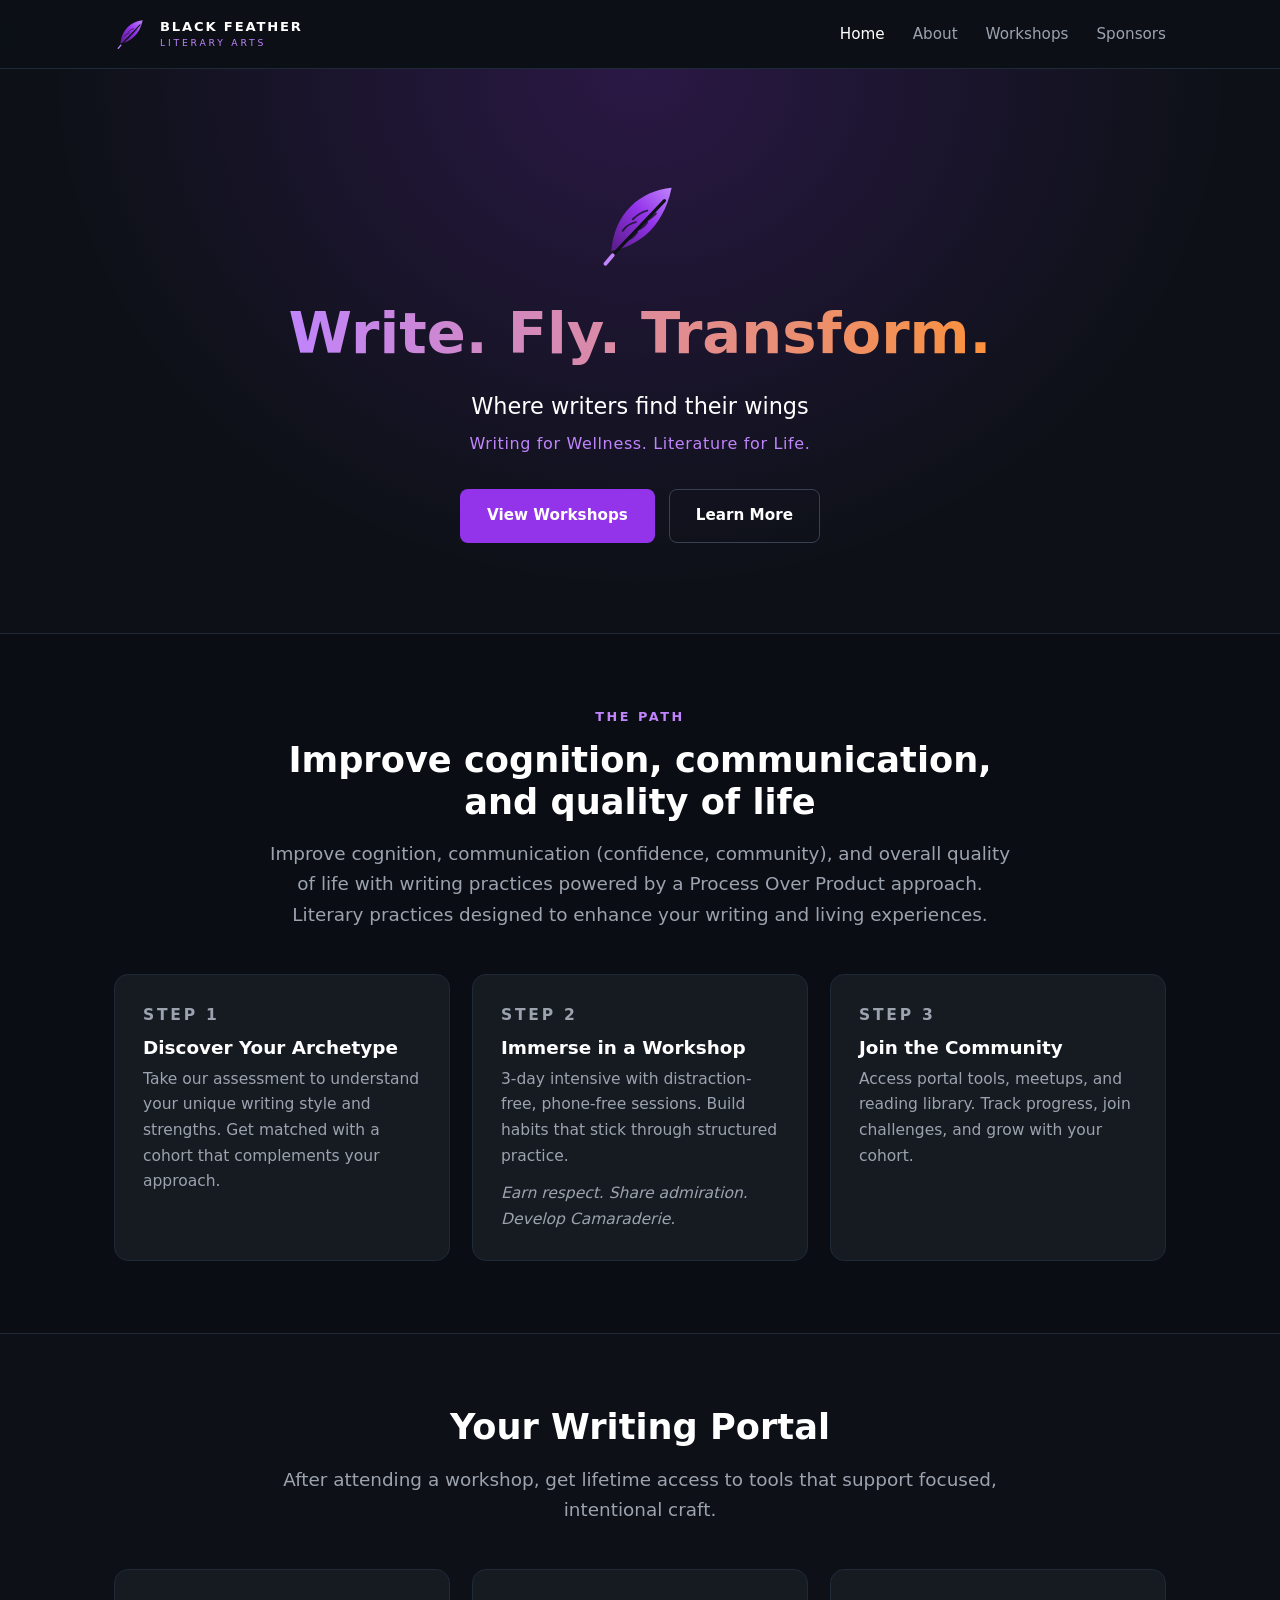
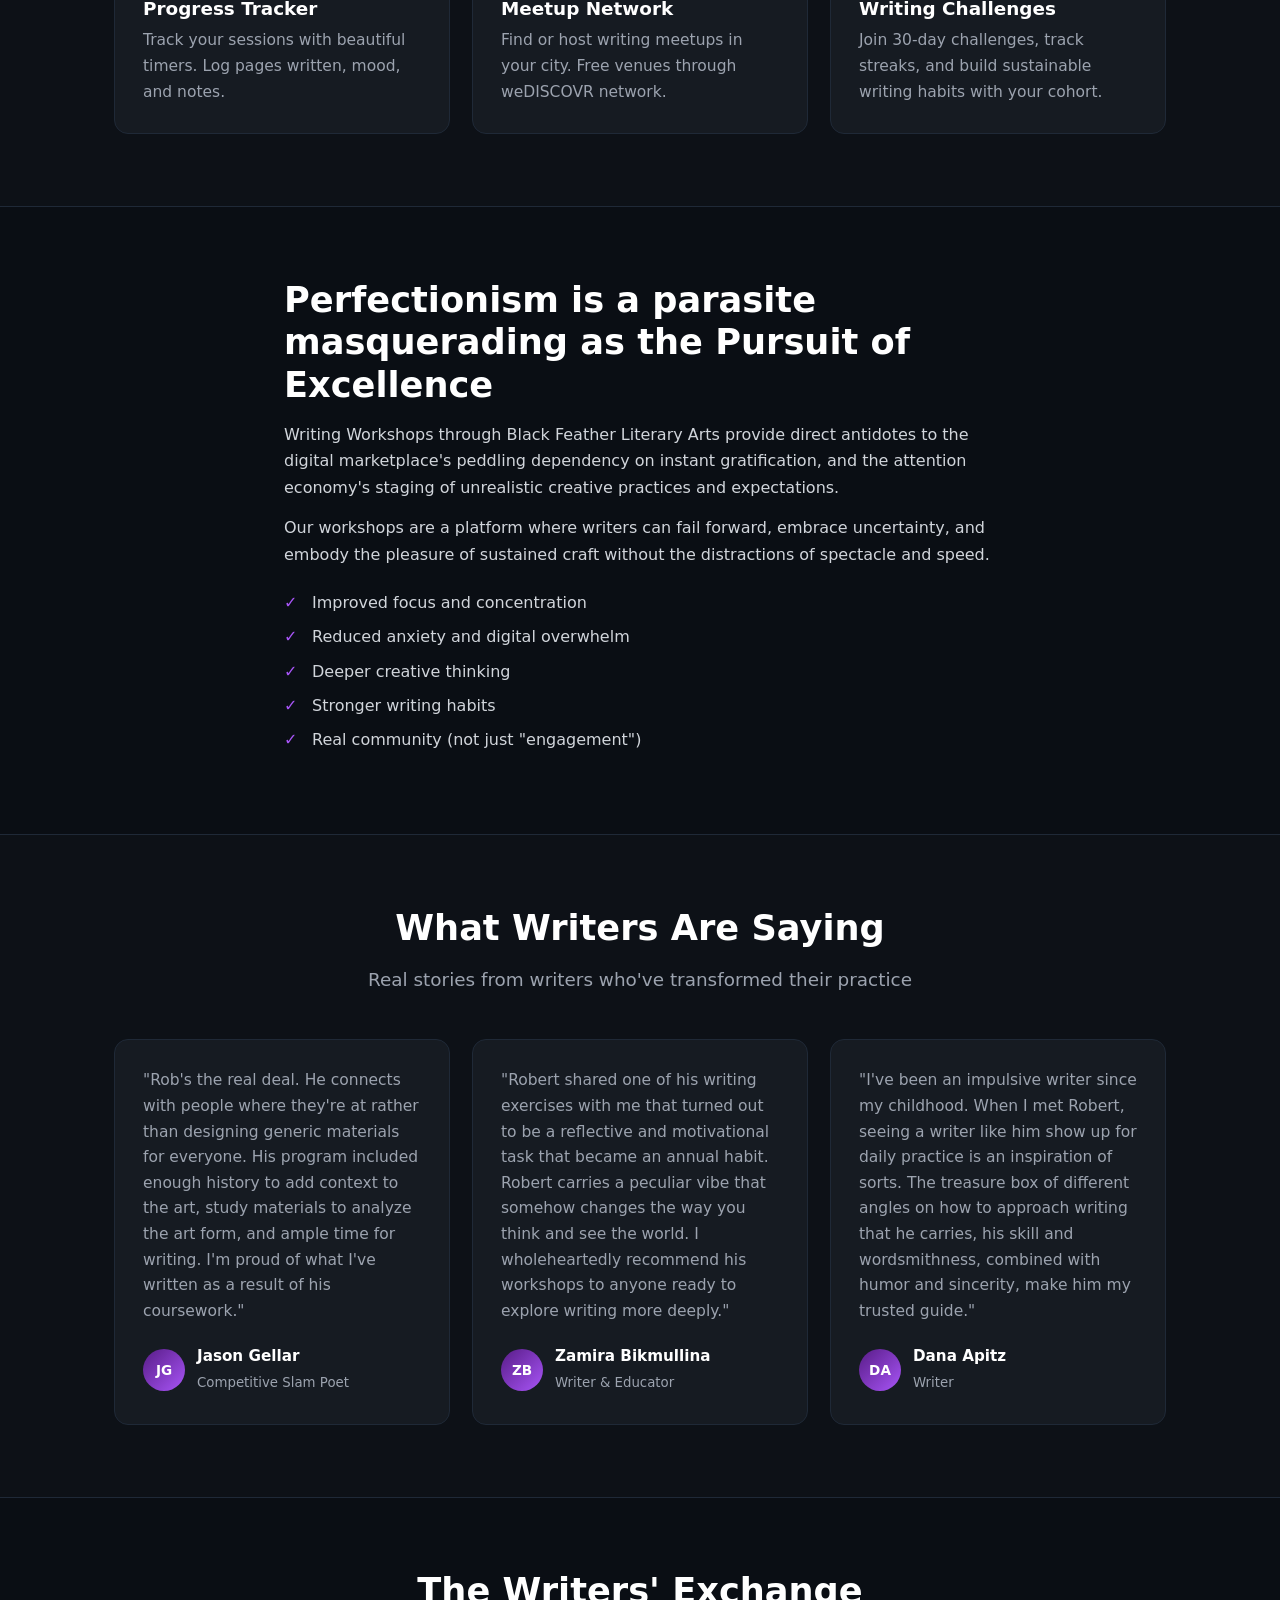
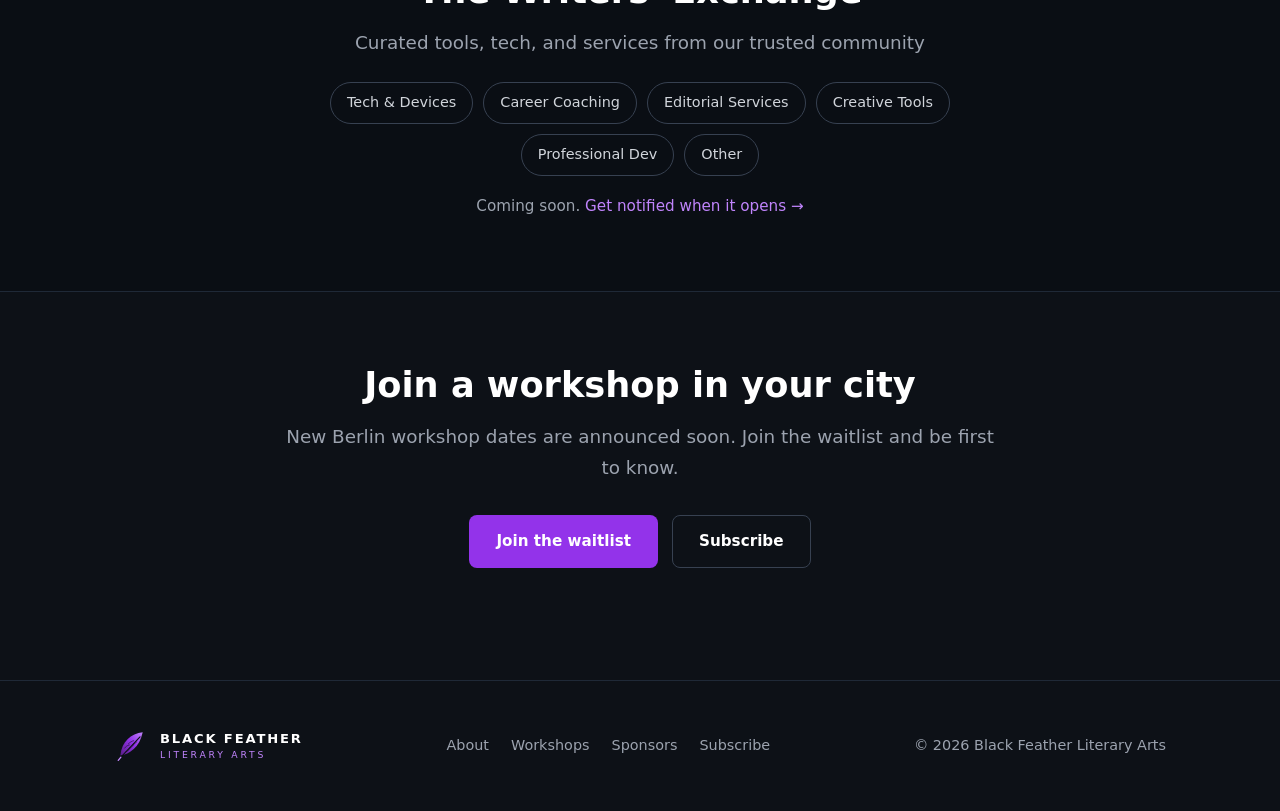
==== index.html @ 4c47ee92 "Add first version of static site Plain HTML/CSS/JS rebuild of writewithblackfeather.com: home, about" ====
<!DOCTYPE html>
<html lang="en">
<head>
<meta charset="utf-8">
<meta name="viewport" content="width=device-width,initial-scale=1">
<title>Creative writing workshops | Black Feather Literary Arts</title>
<meta name="description" content="Unlock your creative potential with analog-first writing tools and a supportive community.">
<meta property="og:title" content="Creative writing workshops | Black Feather Literary Arts">
<meta property="og:description" content="Unlock your creative potential with analog-first writing tools and a supportive community.">
<meta name="theme-color" content="#0D1117">
<link rel="icon" href="favicon.svg" type="image/svg+xml">
<link rel="stylesheet" href="assets/style.css">
</head>
<body>
<header><div class="wrap nav">
<a class="brand" href="index.html"><img src="assets/logo.svg" alt=""><span>BLACK FEATHER<small>LITERARY ARTS</small></span></a>
<nav aria-label="Main"><ul>
<li><a href="index.html" aria-current="page">Home</a></li><li><a href="about.html">About</a></li><li><a href="workshops.html">Workshops</a></li><li><a href="sponsors.html">Sponsors</a></li>
</ul></nav></div></header>
<main>

<section class="hero center"><div class="wrap narrow">
<img src="assets/logo.svg" alt="Black Feather feather logo">
<h1><span>Write. Fly. Transform.</span></h1>
<p class="sub">Where writers find their wings</p>
<p class="tag">Writing for Wellness. Literature for Life.</p>
<div class="btns"><a class="btn btn-primary" href="workshops.html">View Workshops</a><a class="btn btn-ghost" href="about.html">Learn More</a></div>
</div></section>

<section class="alt"><div class="wrap">
<div class="center narrow" style="margin:0 auto 44px"><p class="eyebrow">The Path</p>
<h2>Improve cognition, communication, and quality of life</h2>
<p class="lead">Improve cognition, communication (confidence, community), and overall quality of life with writing practices powered by a Process Over Product approach. Literary practices designed to enhance your writing and living experiences.</p></div>
<div class="grid g3">
<div class="card"><p class="step">Step 1</p><h3>Discover Your Archetype</h3><p>Take our assessment to understand your unique writing style and strengths. Get matched with a cohort that complements your approach.</p></div>
<div class="card"><p class="step">Step 2</p><h3>Immerse in a Workshop</h3><p>3-day intensive with distraction-free, phone-free sessions. Build habits that stick through structured practice.</p><p class="accent">Earn respect. Share admiration. Develop Camaraderie.</p></div>
<div class="card"><p class="step">Step 3</p><h3>Join the Community</h3><p>Access portal tools, meetups, and reading library. Track progress, join challenges, and grow with your cohort.</p></div>
</div></div></section>

<section><div class="wrap">
<div class="center narrow" style="margin:0 auto 44px"><h2>Your Writing Portal</h2>
<p class="lead">After attending a workshop, get lifetime access to tools that support focused, intentional craft.</p></div>
<div class="grid g3">
<div class="card"><h3>Progress Tracker</h3><p>Track your sessions with beautiful timers. Log pages written, mood, and notes.</p></div>
<div class="card"><h3>Meetup Network</h3><p>Find or host writing meetups in your city. Free venues through weDISCOVR network.</p></div>
<div class="card"><h3>Writing Challenges</h3><p>Join 30-day challenges, track streaks, and build sustainable writing habits with your cohort.</p></div>
</div></div></section>

<section class="alt"><div class="wrap narrow">
<h2>Perfectionism is a parasite masquerading as the Pursuit of Excellence</h2>
<p>Writing Workshops through Black Feather Literary Arts provide direct antidotes to the digital marketplace's peddling dependency on instant gratification, and the attention economy's staging of unrealistic creative practices and expectations.</p>
<p>Our workshops are a platform where writers can fail forward, embrace uncertainty, and embody the pleasure of sustained craft without the distractions of spectacle and speed.</p>
<ul class="check"><li>Improved focus and concentration</li><li>Reduced anxiety and digital overwhelm</li><li>Deeper creative thinking</li><li>Stronger writing habits</li><li>Real community (not just "engagement")</li></ul>
</div></section>

<section><div class="wrap">
<div class="center narrow" style="margin:0 auto 44px"><h2>What Writers Are Saying</h2><p class="lead">Real stories from writers who've transformed their practice</p></div>
<div class="grid g3">
<div class="card"><p class="quote">"Rob's the real deal. He connects with people where they're at rather than designing generic materials for everyone. His program included enough history to add context to the art, study materials to analyze the art form, and ample time for writing. I'm proud of what I've written as a result of his coursework."</p><div class="who"><div class="av">JG</div><div><b>Jason Gellar</b><small>Competitive Slam Poet</small></div></div></div>
<div class="card"><p class="quote">"Robert shared one of his writing exercises with me that turned out to be a reflective and motivational task that became an annual habit. Robert carries a peculiar vibe that somehow changes the way you think and see the world. I wholeheartedly recommend his workshops to anyone ready to explore writing more deeply."</p><div class="who"><div class="av">ZB</div><div><b>Zamira Bikmullina</b><small>Writer &amp; Educator</small></div></div></div>
<div class="card"><p class="quote">"I've been an impulsive writer since my childhood. When I met Robert, seeing a writer like him show up for daily practice is an inspiration of sorts. The treasure box of different angles on how to approach writing that he carries, his skill and wordsmithness, combined with humor and sincerity, make him my trusted guide."</p><div class="who"><div class="av">DA</div><div><b>Dana Apitz</b><small>Writer</small></div></div></div>
</div></div></section>

<section class="alt"><div class="wrap center narrow">
<h2>The Writers' Exchange</h2>
<p class="lead">Curated tools, tech, and services from our trusted community</p>
<div class="chips"><span class="chip">Tech &amp; Devices</span><span class="chip">Career Coaching</span><span class="chip">Editorial Services</span><span class="chip">Creative Tools</span><span class="chip">Professional Dev</span><span class="chip">Other</span></div>
<p style="margin-top:18px;color:var(--muted);font-size:.95rem">Coming soon. <a data-mail="Notify me about the Writers' Exchange" href="#" style="color:var(--p4)">Get notified when it opens →</a></p>
</div></section>

<section><div class="wrap center narrow">
<h2>Join a workshop in your city</h2>
<p class="lead">New Berlin workshop dates are announced soon. Join the waitlist and be first to know.</p>
<div class="btns"><a class="btn btn-primary" data-mail="Workshop waitlist" href="#">Join the waitlist</a><a class="btn btn-ghost" data-mail="Subscribe me to updates" href="#">Subscribe</a></div>
</div></section>

</main>
<footer><div class="wrap f">
<a class="brand" href="index.html"><img src="assets/logo.svg" alt=""><span>BLACK FEATHER<small>LITERARY ARTS</small></span></a>
<ul><li><a href="about.html">About</a></li><li><a href="workshops.html">Workshops</a></li><li><a href="sponsors.html">Sponsors</a></li><li><a data-mail="Subscribe me to updates" href="#">Subscribe</a></li></ul>
<span>© 2026 Black Feather Literary Arts</span>
</div></footer>
<script src="assets/site.js"></script>
</body>
</html>
---- assets/style.css ----
:root{--bg:#0D1117;--card:#161B22;--line:#1f2937;--text:#d1d5db;--muted:#9ca3af;--white:#fff;--p4:#c084fc;--p5:#a855f7;--p6:#9333ea;--p9:#581c87;--orange:#fb923c}
*{box-sizing:border-box;margin:0;padding:0}
html{scroll-behavior:smooth}
body{background:var(--bg);color:var(--text);font-family:-apple-system,"system-ui","Segoe UI",Roboto,Oxygen,Ubuntu,Cantarell,"Fira Sans","Droid Sans","Helvetica Neue",sans-serif;line-height:1.65;-webkit-font-smoothing:antialiased}
a{color:inherit;text-decoration:none}
h1,h2,h3{color:var(--white);line-height:1.2}
.wrap{max-width:1100px;margin:0 auto;padding:0 24px}
.narrow{max-width:760px}
section{padding:72px 0}
.eyebrow{color:var(--p4);font-size:.8rem;letter-spacing:.2em;text-transform:uppercase;font-weight:600;margin-bottom:12px}
h1{font-size:clamp(2.2rem,6vw,3.6rem);font-weight:800}
h2{font-size:clamp(1.6rem,3.5vw,2.2rem);font-weight:700;margin-bottom:16px}
h3{font-size:1.15rem;font-weight:600;margin-bottom:8px}
p+p{margin-top:14px}
.lead{font-size:1.15rem;color:var(--muted)}
.center{text-align:center}
/* header */
header{border-bottom:1px solid var(--line);position:sticky;top:0;background:rgba(13,17,23,.92);backdrop-filter:blur(8px);z-index:10}
.nav{display:flex;align-items:center;justify-content:space-between;height:68px}
.brand{display:flex;align-items:center;gap:12px}
.brand img{width:34px;height:34px}
.brand span{display:flex;flex-direction:column;line-height:1.1;color:var(--white);font-weight:700;letter-spacing:.14em;font-size:.82rem}
.brand small{font-weight:500;letter-spacing:.3em;font-size:.58rem;color:var(--p4);margin-top:3px}
nav ul{display:flex;gap:28px;list-style:none}
nav a{color:var(--muted);font-size:.95rem;transition:color .15s}
nav a:hover,nav a[aria-current]{color:var(--white)}
@media(max-width:560px){.brand span{display:none}nav ul{gap:18px}}
/* buttons */
.btn{display:inline-block;padding:13px 26px;border-radius:8px;font-weight:600;font-size:.95rem;border:1px solid transparent;cursor:pointer;font-family:inherit;transition:all .15s}
.btn-primary{background:var(--p6);color:#fff}.btn-primary:hover{background:var(--p5)}
.btn-ghost{border-color:#374151;color:var(--white)}.btn-ghost:hover{border-color:var(--p5)}
.btns{display:flex;gap:14px;flex-wrap:wrap;margin-top:32px}
.center .btns{justify-content:center}
/* hero */
.hero{padding:110px 0 90px;background:radial-gradient(ellipse at 50% 0%,rgba(147,51,234,.22),transparent 65%)}
.hero h1 span{background:linear-gradient(90deg,var(--p4),var(--orange));-webkit-background-clip:text;background-clip:text;color:transparent}
.hero .sub{font-size:1.4rem;color:var(--white);margin-top:20px}
.hero .tag{color:var(--p4);margin-top:6px;letter-spacing:.04em}
.hero img{width:92px;height:92px;margin:0 auto 28px;display:block}
/* grids/cards */
.grid{display:grid;gap:22px}
.g3{grid-template-columns:repeat(auto-fit,minmax(260px,1fr))}
.g2{grid-template-columns:repeat(auto-fit,minmax(300px,1fr))}
.card{background:var(--card);border:1px solid var(--line);border-radius:14px;padding:28px}
.card p{color:var(--muted);font-size:.97rem}
.step{color:var(--p4);font-size:.78rem;letter-spacing:.18em;text-transform:uppercase;font-weight:700;margin-bottom:8px}
.alt{background:#0a0e14;border-block:1px solid var(--line)}
.accent{color:var(--p4);font-style:italic;margin-top:12px;font-size:.95rem}
.check{list-style:none;margin-top:22px}
.check li{padding-left:28px;position:relative;margin:8px 0}
.check li::before{content:"✓";position:absolute;left:0;color:var(--p5);font-weight:700}
.quote{font-size:.97rem;color:var(--text)}
.who{display:flex;align-items:center;gap:12px;margin-top:20px}
.av{width:42px;height:42px;border-radius:50%;background:linear-gradient(135deg,var(--p9),var(--p5));color:#fff;display:grid;place-items:center;font-weight:700;font-size:.85rem}
.who b{color:var(--white);display:block;font-size:.95rem}.who small{color:var(--muted)}
.chips{display:flex;flex-wrap:wrap;gap:10px;margin-top:24px}
.chip{padding:8px 16px;border:1px solid #374151;border-radius:999px;font-size:.9rem;color:var(--text)}
.center .chips{justify-content:center}
/* page heads */
.pagehead{padding:70px 0 40px;border-bottom:1px solid var(--line)}
.back{color:var(--muted);font-size:.9rem;display:inline-block;margin-bottom:26px}.back:hover{color:var(--white)}
/* workshops */
.filters{display:flex;gap:10px;flex-wrap:wrap;margin:8px 0 28px}
.filters button{background:none;border:1px solid #374151;color:var(--muted);padding:8px 18px;border-radius:999px;cursor:pointer;font:inherit;font-size:.9rem}
.filters button.on,.filters button:hover{border-color:var(--p5);color:var(--white)}
.ws{display:flex;flex-direction:column;gap:12px}
.ws .top{display:flex;justify-content:space-between;gap:12px;align-items:start}
.price{color:var(--white);font-weight:700;font-size:1.2rem}
.tags{display:flex;gap:8px;flex-wrap:wrap}
.tag-s{font-size:.75rem;padding:3px 10px;border-radius:999px;background:rgba(147,51,234,.18);color:var(--p4)}
.meta{color:var(--muted);font-size:.9rem;display:flex;gap:16px;flex-wrap:wrap}
.status{color:var(--orange)}
.ws .btn{align-self:flex-start;padding:9px 18px;font-size:.88rem;margin-top:6px}
details{border-bottom:1px solid var(--line);padding:18px 0}
summary{cursor:pointer;color:var(--white);font-weight:600;list-style:none}
summary::after{content:"+";float:right;color:var(--p4)}
details[open] summary::after{content:"–"}
details p{color:var(--muted);margin-top:10px}
/* sponsors */
.price-big{font-size:2.2rem;color:var(--white);font-weight:800;margin:6px 0 10px}
.badge{display:inline-block;background:var(--p6);color:#fff;font-size:.7rem;letter-spacing:.14em;font-weight:700;padding:4px 10px;border-radius:999px;margin-bottom:12px}
form{display:grid;gap:16px;margin-top:28px}
label{display:grid;gap:6px;font-size:.88rem;color:var(--muted)}
input,select,textarea{background:var(--bg);border:1px solid #374151;border-radius:8px;padding:12px 14px;color:var(--white);font:inherit}
input:focus,select:focus,textarea:focus{outline:2px solid var(--p5);border-color:transparent}
.row{display:grid;gap:16px;grid-template-columns:repeat(auto-fit,minmax(220px,1fr))}
/* footer */
footer{border-top:1px solid var(--line);padding:48px 0;margin-top:40px;color:var(--muted);font-size:.9rem}
footer .f{display:flex;justify-content:space-between;gap:24px;flex-wrap:wrap;align-items:center}
footer ul{display:flex;gap:22px;list-style:none}
footer a:hover{color:var(--white)}
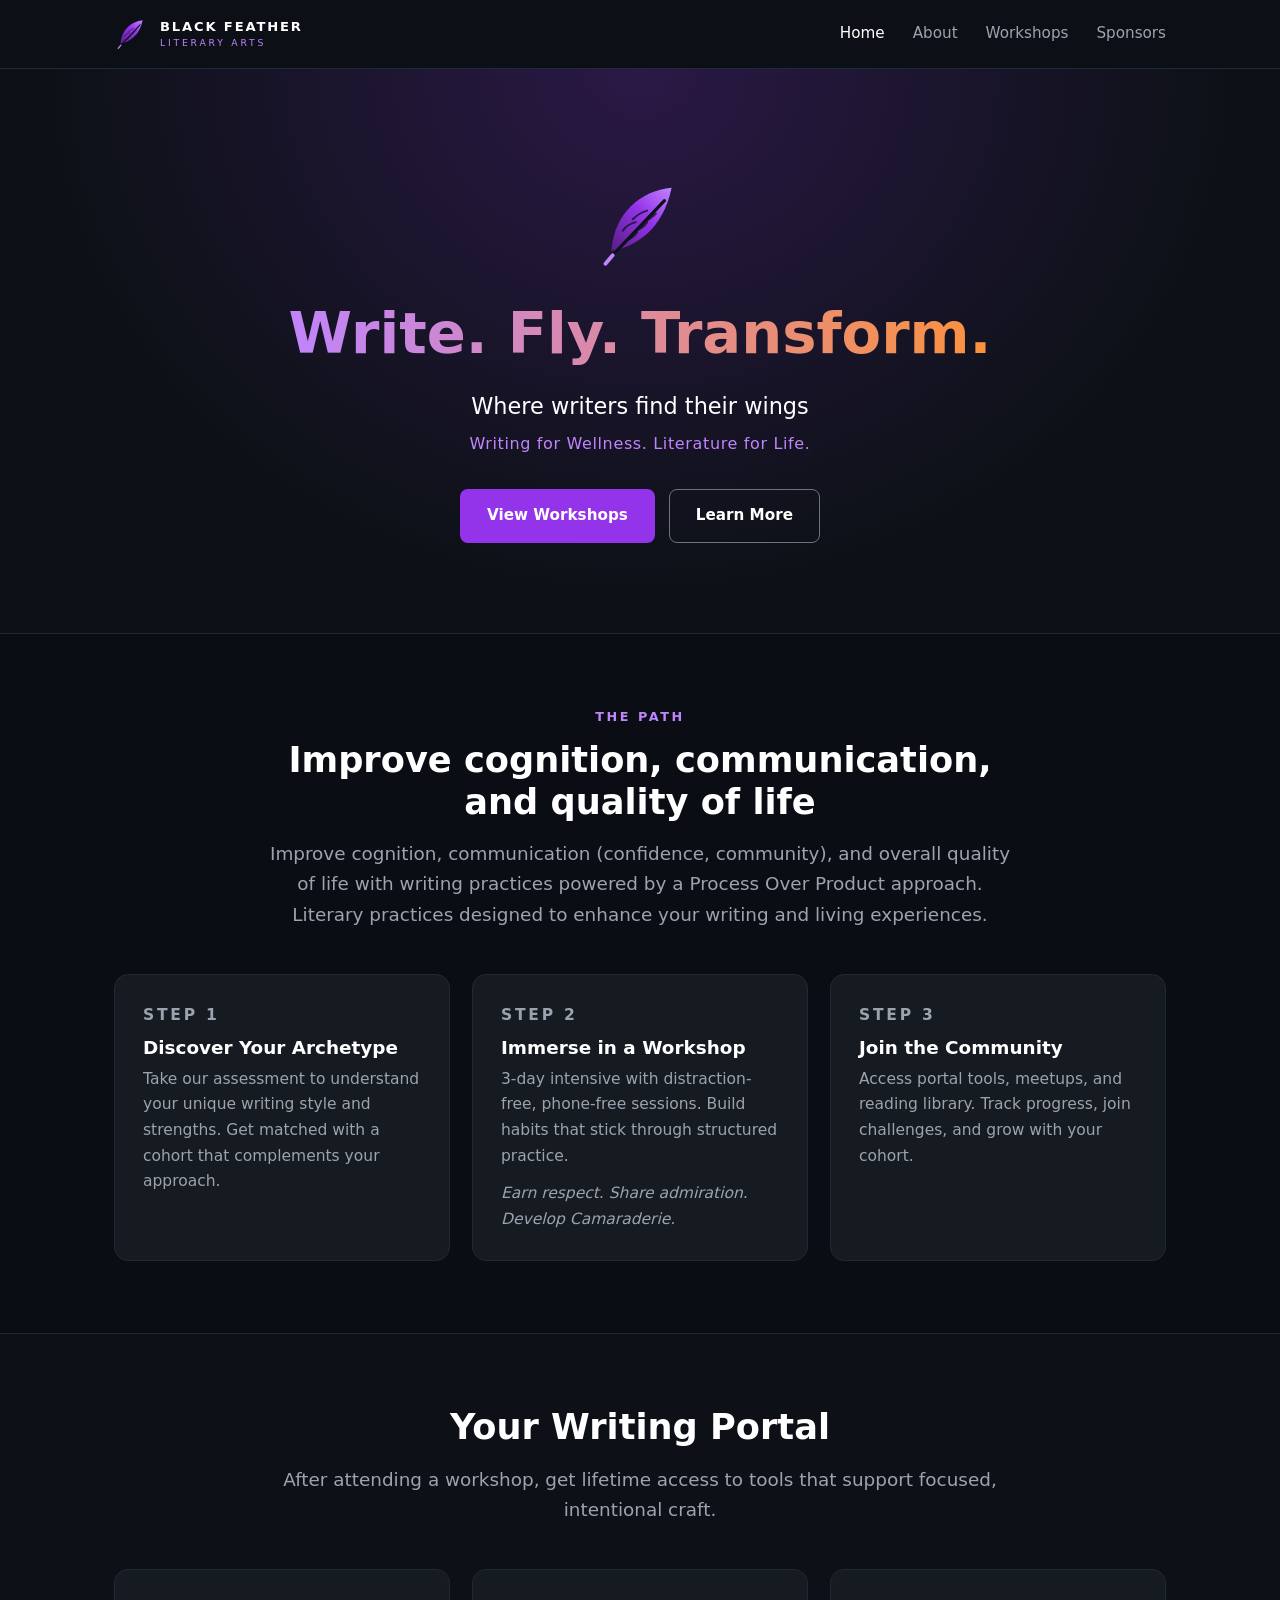
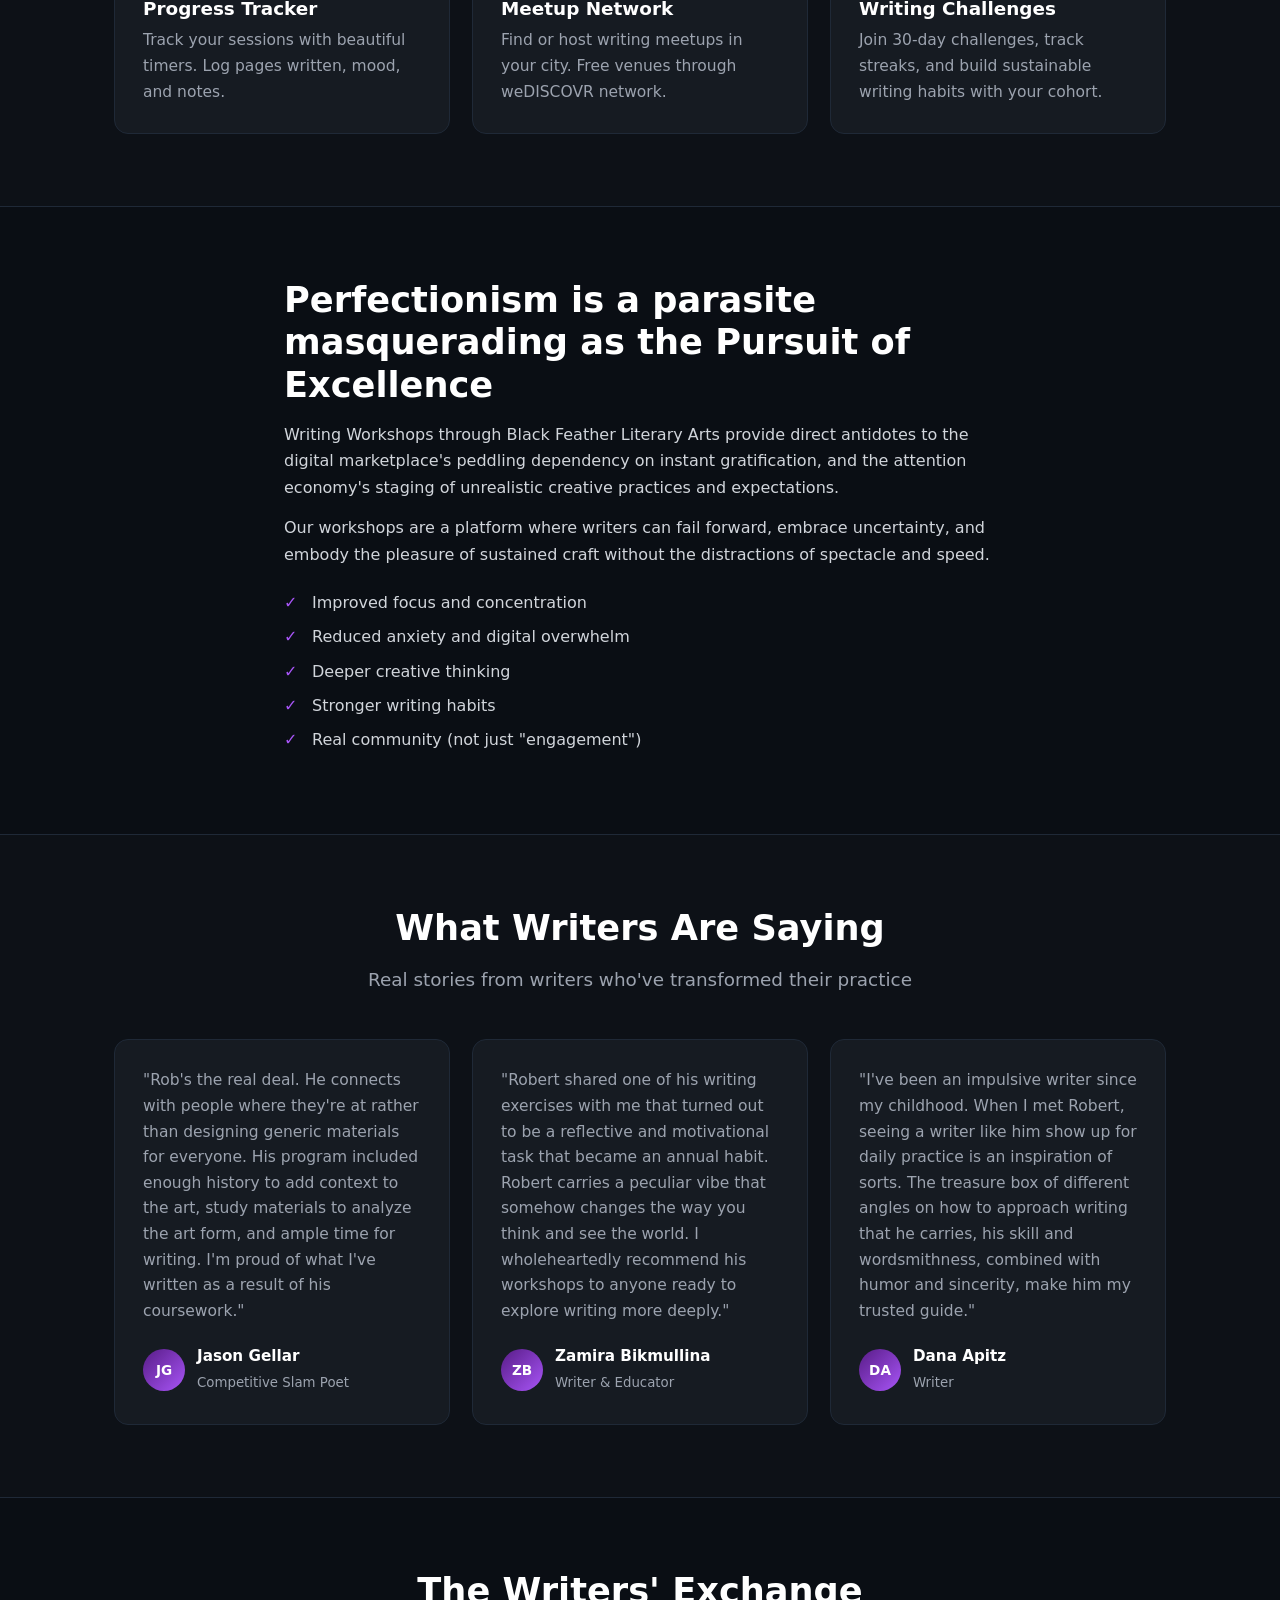
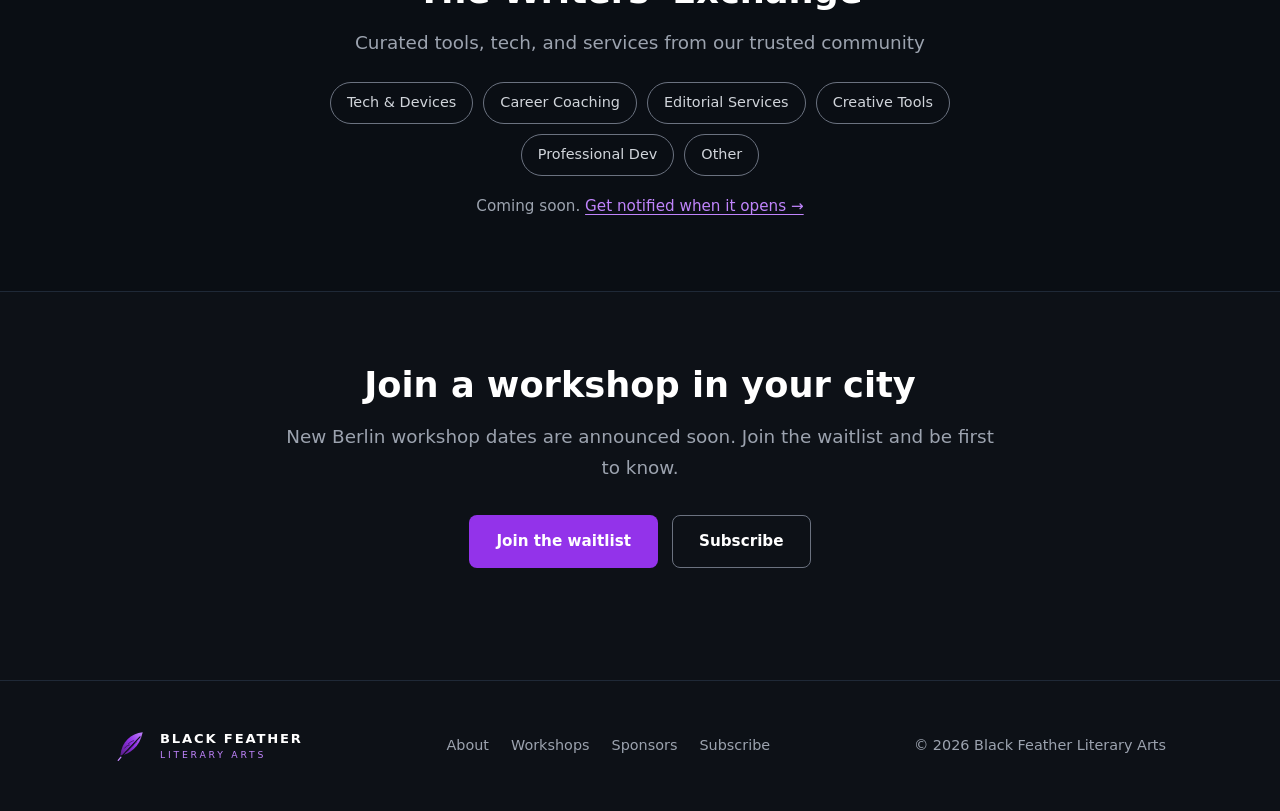
==== commit 321525d1: "Improve accessibility: skip link, focus states, labels, contrast - Skip-to-content link and #main la" ====
--- a/index.html
+++ b/index.html
@@ -12,15 +12,16 @@
 <link rel="stylesheet" href="assets/style.css">
 </head>
 <body>
+<a class="skip" href="#main">Skip to main content</a>
 <header><div class="wrap nav">
-<a class="brand" href="index.html"><img src="assets/logo.svg" alt=""><span>BLACK FEATHER<small>LITERARY ARTS</small></span></a>
+<a class="brand" href="index.html" aria-label="Black Feather Literary Arts, home"><img src="assets/logo.svg" alt=""><span>BLACK FEATHER<small>LITERARY ARTS</small></span></a>
 <nav aria-label="Main"><ul>
 <li><a href="index.html" aria-current="page">Home</a></li><li><a href="about.html">About</a></li><li><a href="workshops.html">Workshops</a></li><li><a href="sponsors.html">Sponsors</a></li>
 </ul></nav></div></header>
-<main>
+<main id="main">
 
 <section class="hero center"><div class="wrap narrow">
-<img src="assets/logo.svg" alt="Black Feather feather logo">
+<img src="assets/logo.svg" alt="">
 <h1><span>Write. Fly. Transform.</span></h1>
 <p class="sub">Where writers find their wings</p>
 <p class="tag">Writing for Wellness. Literature for Life.</p>
@@ -65,7 +66,7 @@
 <h2>The Writers' Exchange</h2>
 <p class="lead">Curated tools, tech, and services from our trusted community</p>
 <div class="chips"><span class="chip">Tech &amp; Devices</span><span class="chip">Career Coaching</span><span class="chip">Editorial Services</span><span class="chip">Creative Tools</span><span class="chip">Professional Dev</span><span class="chip">Other</span></div>
-<p style="margin-top:18px;color:var(--muted);font-size:.95rem">Coming soon. <a data-mail="Notify me about the Writers' Exchange" href="#" style="color:var(--p4)">Get notified when it opens →</a></p>
+<p style="margin-top:18px;color:var(--muted);font-size:.95rem">Coming soon. <a class="link" data-mail="Notify me about the Writers' Exchange" href="#">Get notified when it opens →</a></p>
 </div></section>
 
 <section><div class="wrap center narrow">
@@ -76,7 +77,7 @@
 
 </main>
 <footer><div class="wrap f">
-<a class="brand" href="index.html"><img src="assets/logo.svg" alt=""><span>BLACK FEATHER<small>LITERARY ARTS</small></span></a>
+<a class="brand" href="index.html" aria-label="Black Feather Literary Arts, home"><img src="assets/logo.svg" alt=""><span>BLACK FEATHER<small>LITERARY ARTS</small></span></a>
 <ul><li><a href="about.html">About</a></li><li><a href="workshops.html">Workshops</a></li><li><a href="sponsors.html">Sponsors</a></li><li><a data-mail="Subscribe me to updates" href="#">Subscribe</a></li></ul>
 <span>© 2026 Black Feather Literary Arts</span>
 </div></footer>
--- a/assets/style.css
+++ b/assets/style.css
@@ -1,6 +1,6 @@
-:root{--bg:#0D1117;--card:#161B22;--line:#1f2937;--text:#d1d5db;--muted:#9ca3af;--white:#fff;--p4:#c084fc;--p5:#a855f7;--p6:#9333ea;--p9:#581c87;--orange:#fb923c}
+:root{--bg:#0D1117;--card:#161B22;--line:#1f2937;--text:#d1d5db;--muted:#9ca3af;--white:#fff;--p4:#c084fc;--p5:#a855f7;--p6:#9333ea;--p9:#581c87;--orange:#fb923c;--edge:#6b7280}
 *{box-sizing:border-box;margin:0;padding:0}
-html{scroll-behavior:smooth}
+@media(prefers-reduced-motion:no-preference){html{scroll-behavior:smooth}}
 body{background:var(--bg);color:var(--text);font-family:-apple-system,"system-ui","Segoe UI",Roboto,Oxygen,Ubuntu,Cantarell,"Fira Sans","Droid Sans","Helvetica Neue",sans-serif;line-height:1.65;-webkit-font-smoothing:antialiased}
 a{color:inherit;text-decoration:none}
 h1,h2,h3{color:var(--white);line-height:1.2}
@@ -22,13 +22,13 @@
 .brand span{display:flex;flex-direction:column;line-height:1.1;color:var(--white);font-weight:700;letter-spacing:.14em;font-size:.82rem}
 .brand small{font-weight:500;letter-spacing:.3em;font-size:.58rem;color:var(--p4);margin-top:3px}
 nav ul{display:flex;gap:28px;list-style:none}
-nav a{color:var(--muted);font-size:.95rem;transition:color .15s}
+nav a{color:var(--muted);font-size:.95rem;transition:color .15s;display:inline-block;padding:12px 0}
 nav a:hover,nav a[aria-current]{color:var(--white)}
 @media(max-width:560px){.brand span{display:none}nav ul{gap:18px}}
 /* buttons */
 .btn{display:inline-block;padding:13px 26px;border-radius:8px;font-weight:600;font-size:.95rem;border:1px solid transparent;cursor:pointer;font-family:inherit;transition:all .15s}
 .btn-primary{background:var(--p6);color:#fff}.btn-primary:hover{background:var(--p5)}
-.btn-ghost{border-color:#374151;color:var(--white)}.btn-ghost:hover{border-color:var(--p5)}
+.btn-ghost{border-color:var(--edge);color:var(--white)}.btn-ghost:hover{border-color:var(--p5)}
 .btns{display:flex;gap:14px;flex-wrap:wrap;margin-top:32px}
 .center .btns{justify-content:center}
 /* hero */
@@ -54,14 +54,14 @@
 .av{width:42px;height:42px;border-radius:50%;background:linear-gradient(135deg,var(--p9),var(--p5));color:#fff;display:grid;place-items:center;font-weight:700;font-size:.85rem}
 .who b{color:var(--white);display:block;font-size:.95rem}.who small{color:var(--muted)}
 .chips{display:flex;flex-wrap:wrap;gap:10px;margin-top:24px}
-.chip{padding:8px 16px;border:1px solid #374151;border-radius:999px;font-size:.9rem;color:var(--text)}
+.chip{padding:8px 16px;border:1px solid var(--edge);border-radius:999px;font-size:.9rem;color:var(--text)}
 .center .chips{justify-content:center}
 /* page heads */
 .pagehead{padding:70px 0 40px;border-bottom:1px solid var(--line)}
 .back{color:var(--muted);font-size:.9rem;display:inline-block;margin-bottom:26px}.back:hover{color:var(--white)}
 /* workshops */
 .filters{display:flex;gap:10px;flex-wrap:wrap;margin:8px 0 28px}
-.filters button{background:none;border:1px solid #374151;color:var(--muted);padding:8px 18px;border-radius:999px;cursor:pointer;font:inherit;font-size:.9rem}
+.filters button{min-height:44px;background:none;border:1px solid var(--edge);color:var(--muted);padding:8px 18px;border-radius:999px;cursor:pointer;font:inherit;font-size:.9rem}
 .filters button.on,.filters button:hover{border-color:var(--p5);color:var(--white)}
 .ws{display:flex;flex-direction:column;gap:12px}
 .ws .top{display:flex;justify-content:space-between;gap:12px;align-items:start}
@@ -72,7 +72,7 @@
 .status{color:var(--orange)}
 .ws .btn{align-self:flex-start;padding:9px 18px;font-size:.88rem;margin-top:6px}
 details{border-bottom:1px solid var(--line);padding:18px 0}
-summary{cursor:pointer;color:var(--white);font-weight:600;list-style:none}
+summary{cursor:pointer;display:block;color:var(--white);font-weight:600;list-style:none}
 summary::after{content:"+";float:right;color:var(--p4)}
 details[open] summary::after{content:"–"}
 details p{color:var(--muted);margin-top:10px}
@@ -81,7 +81,7 @@
 .badge{display:inline-block;background:var(--p6);color:#fff;font-size:.7rem;letter-spacing:.14em;font-weight:700;padding:4px 10px;border-radius:999px;margin-bottom:12px}
 form{display:grid;gap:16px;margin-top:28px}
 label{display:grid;gap:6px;font-size:.88rem;color:var(--muted)}
-input,select,textarea{background:var(--bg);border:1px solid #374151;border-radius:8px;padding:12px 14px;color:var(--white);font:inherit}
+input,select,textarea{background:var(--bg);border:1px solid var(--edge);border-radius:8px;padding:12px 14px;color:var(--white);font:inherit}
 input:focus,select:focus,textarea:focus{outline:2px solid var(--p5);border-color:transparent}
 .row{display:grid;gap:16px;grid-template-columns:repeat(auto-fit,minmax(220px,1fr))}
 /* footer */
@@ -89,3 +89,14 @@
 footer .f{display:flex;justify-content:space-between;gap:24px;flex-wrap:wrap;align-items:center}
 footer ul{display:flex;gap:22px;list-style:none}
 footer a:hover{color:var(--white)}
+
+/* accessibility */
+summary::-webkit-details-marker{display:none}
+.skip{position:absolute;left:12px;top:-60px;background:var(--p6);color:#fff;padding:10px 16px;border-radius:8px;z-index:20;font-weight:600}
+.skip:focus{top:12px}
+a:focus-visible,button:focus-visible,summary:focus-visible{outline:2px solid var(--p4);outline-offset:3px;border-radius:4px}
+.link{color:var(--p4);text-decoration:underline;text-underline-offset:3px}
+.link:hover{color:var(--white)}
+details p a,.ws+p a{text-decoration:underline;text-underline-offset:3px}
+footer a:focus-visible,.brand:focus-visible{outline-offset:4px}
+@media(prefers-reduced-motion:reduce){*{transition:none!important}}
